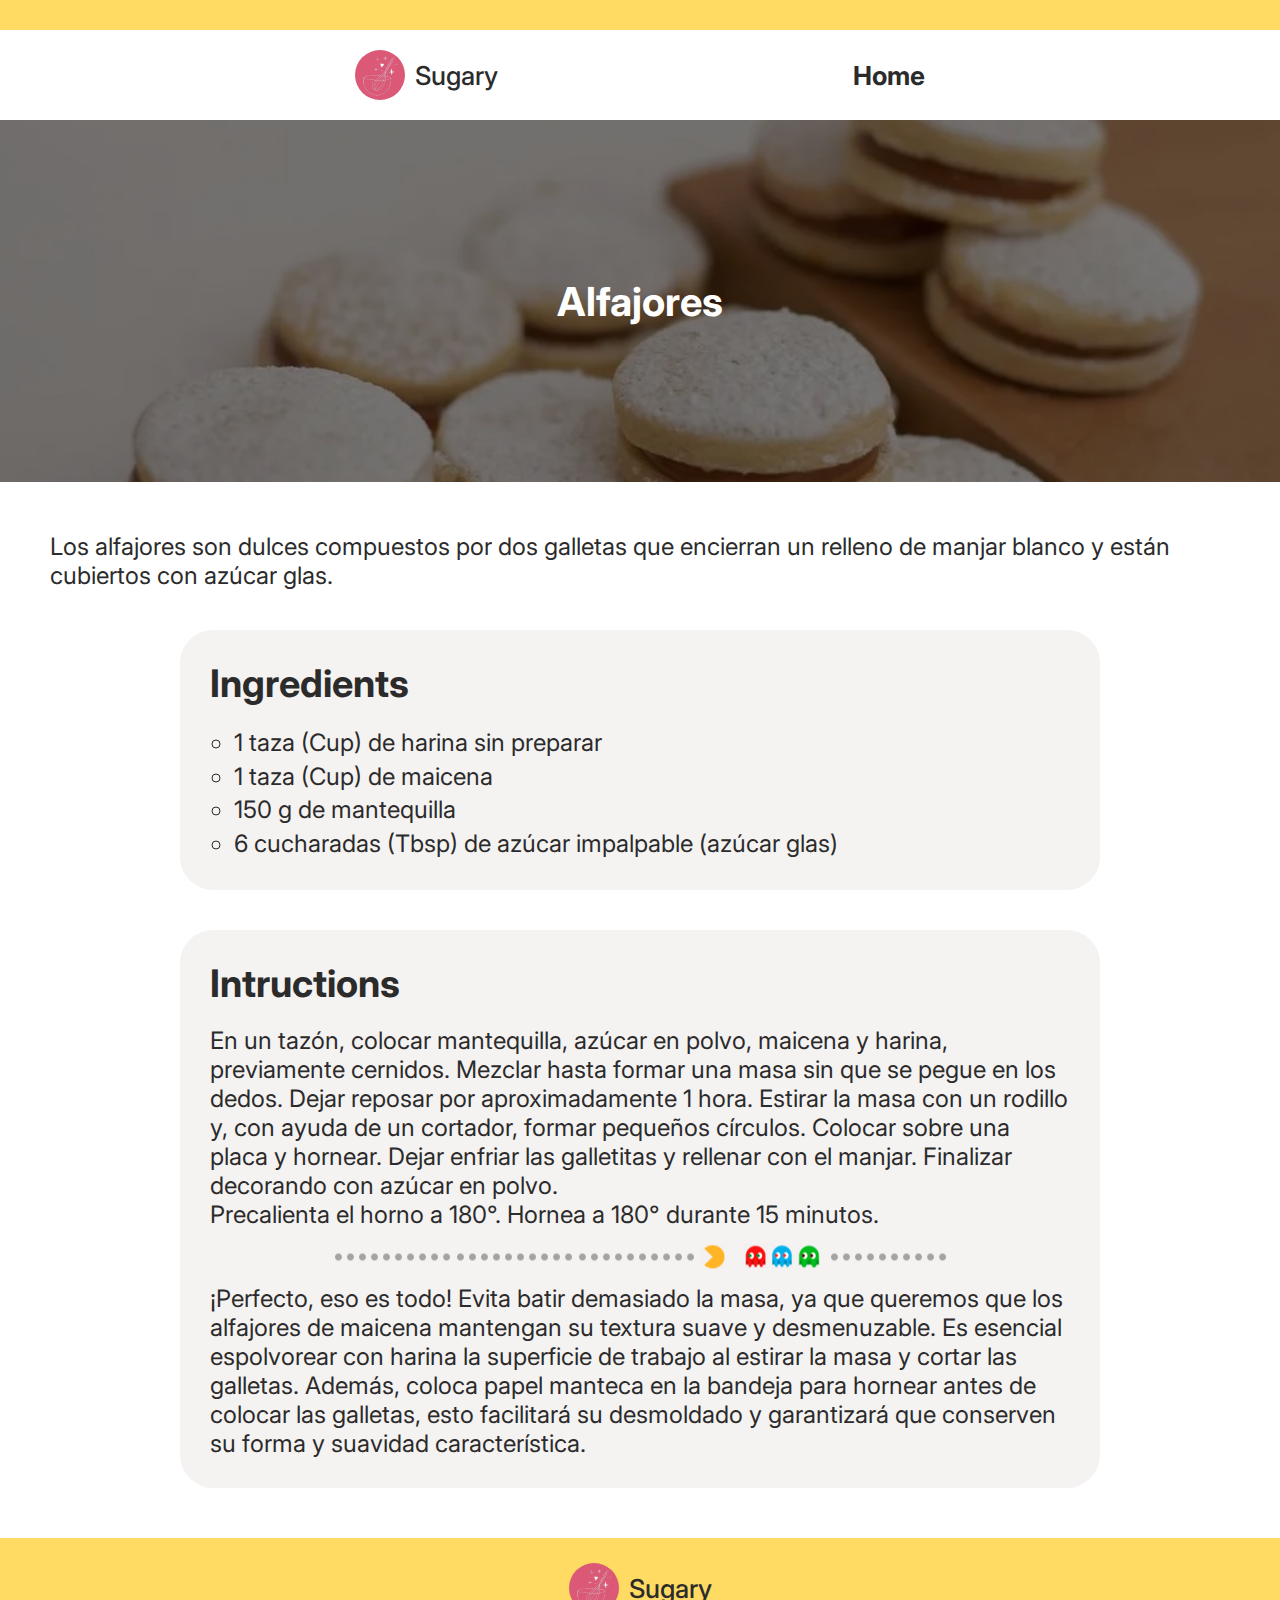
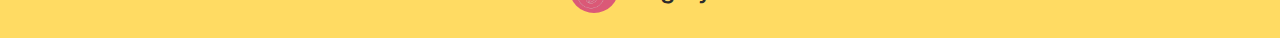
==== recipes/alfajores.html @ 09d90ff7 "initial setup" ====
<!DOCTYPE html>
<html lang="en">
  <head>
    <meta charset="UTF-8" />
    <meta name="viewport" content="width=device-width, initial-scale=1.0" />
    <title>Alfajores</title>

    <link rel="stylesheet" href="style.css" />

    <link rel="preconnect" href="https://fonts.googleapis.com" />
    <link rel="preconnect" href="https://fonts.gstatic.com" crossorigin />
    <link
      href="https://fonts.googleapis.com/css2?family=Inter&display=swap"
      rel="stylesheet"
    />

    <link rel="stylesheet" href="../style.css" />
  </head>
  <body>
    <header>
      <div class="yellow-line"></div>
      <div class="menu">
        <div class="logo">
          <img src="../img/logo.webp" alt="logo" />
          <p>Sugary</p>
        </div>
        <a href="../index.html">Home</a>
      </div>
    </header>
    <main>
      <section class="hero">
        <div class="black-background">
          <img src="../img/alfajores.webp" alt="alfajores" />
          <h1>Alfajores</h1>
        </div>
      </section>
      <section class="preparation">
        <p>
          Los alfajores son dulces compuestos por dos galletas que encierran un
          relleno de manjar blanco y están cubiertos con azúcar glas.
        </p>
        <div class="ingredients preparation-card">
          <h2>Ingredients</h2>
          <ul>
            <li>1 taza (Cup) de harina sin preparar</li>
            <li>1 taza (Cup) de maicena</li>
            <li>150 g de mantequilla</li>
            <li>6 cucharadas (Tbsp) de azúcar impalpable (azúcar glas)</li>
          </ul>
        </div>
        <div class="intructions preparation-card">
          <h2>Intructions</h2>
          <p>
            En un tazón, colocar mantequilla, azúcar en polvo, maicena y harina,
            previamente cernidos. Mezclar hasta formar una masa sin que se pegue
            en los dedos. Dejar reposar por aproximadamente 1 hora. Estirar la
            masa con un rodillo y, con ayuda de un cortador, formar pequeños
            círculos. Colocar sobre una placa y hornear. Dejar enfriar las
            galletitas y rellenar con el manjar. Finalizar decorando con azúcar
            en polvo.
          </p>
          <p>Precalienta el horno a 180°. Hornea a 180° durante 15 minutos.</p>
          <hr />
          <p>
            ¡Perfecto, eso es todo! Evita batir demasiado la masa, ya que
            queremos que los alfajores de maicena mantengan su textura suave y
            desmenuzable. Es esencial espolvorear con harina la superficie de
            trabajo al estirar la masa y cortar las galletas. Además, coloca
            papel manteca en la bandeja para hornear antes de colocar las
            galletas, esto facilitará su desmoldado y garantizará que conserven
            su forma y suavidad característica.
          </p>
        </div>
      </section>
    </main>
    <footer>
      <div class="logo">
        <img src="../img/logo.webp" alt="logo" />
        <p>Sugary</p>
      </div>
    </footer>
  </body>
</html>
---- style.css ----
* {
  padding: 0;
  margin: 0;
  box-sizing: border-box;
}

body {
  font-family: "Inter", sans-serif;
}

h1 {
  font-size: 40px;
  font-style: normal;
  font-weight: 700;
  line-height: normal;
  color: var(--color-white);
}

h2 {
  font-size: 38px;
  font-style: normal;
  font-weight: 700;
  line-height: normal;
  color: var(--color-black800);
}

h3 {
  font-size: 32px;
  font-style: normal;
  font-weight: 700;
  line-height: normal;
  color: var(--color-black800);
}

p {
  font-size: 24px;
  font-style: normal;
  font-weight: 400;
  line-height: normal;
  color: var(--color-black800);
}

a {
  list-style-type: none;
  text-decoration: none;
}
a:hover {
  cursor: pointer;
}

li {
  list-style-type: none;
}

:root {
  --color-white: #ffffff;
  --color-white200: #f5f2f2;
  --color-black: #000000;
  --color-black800: #2c2b2b;
  --color-yellow300: #ffdb63;
}

.button-show {
  display: inline-flex;
  padding: 9px 33px;
  justify-content: center;
  align-items: center;
  gap: 10px;
  border-radius: 32px;
  background: var(--color-yellow300);
  margin-left: 38px;
  font-size: 20.714px;
  font-style: normal;
  font-weight: 700;
  line-height: normal;
  color: var(--color-black800);
}

.logo {
  display: flex;
  align-items: center;
  gap: 10px;
}
.logo img {
  border-radius: 50%;
  width: 50px;
}
.logo p {
  display: none;
}
@media (min-width: 768px) {
  .logo p {
    display: block;
    text-align: center;
    font-size: 26px;
    font-style: normal;
    font-weight: 500;
    line-height: normal;
    color: var(--color-black800);
  }
}
.logo.logo-footer p {
  display: block;
}

.recipe-card {
  width: 350px;
  border-radius: 33px;
  background: var(--color-white200);
  overflow: hidden;
  padding-bottom: 20px;
}
.recipe-card img {
  width: 403px;
  height: 212.04px;
  border-radius: 33px 33px 0px 0px;
  -o-object-fit: cover;
     object-fit: cover;
}
.recipe-card .description {
  height: 200px;
  display: flex;
  flex-direction: column;
  gap: 18px;
  margin: 38px;
}

.search-bar {
  display: flex;
  align-items: center;
  width: 225px;
  height: 45px;
  gap: 15px;
  border-radius: 22.5px;
  background: var(--color-white200);
}
.search-bar img {
  margin-left: 10px;
  width: 17px;
  height: 17px;
}
.search-bar input {
  width: 170px;
  height: 45px;
  border-radius: 22.5px;
  border: none;
  background: var(--color-white200);
}
.search-bar input:focus {
  outline: none;
}

footer {
  display: flex;
  justify-content: center;
  width: 100%;
  height: 100px;
  background: var(--color-yellow300);
}

header .yellow-line {
  width: 100%;
  height: 30px;
  background: var(--color-yellow300);
}
header a {
  text-align: center;
  font-size: 26px;
  font-style: normal;
  font-weight: 700;
  line-height: normal;
  color: var(--color-black800);
}
header .menu {
  padding: 20px 0;
  display: flex;
  align-items: center;
  justify-content: space-evenly;
}

.hero {
  width: 100%;
  height: 362px;
}
.hero .black-background {
  position: relative;
  display: flex;
  justify-content: center;
  align-items: center;
  width: 100%;
  height: 362px;
  background: #000;
}
.hero .black-background img {
  position: absolute;
  top: 0;
  left: 0;
  width: 100%;
  height: 100%;
  -o-object-fit: cover;
     object-fit: cover;
  opacity: 0.5;
}
.hero .black-background h1 {
  text-align: center;
  z-index: 10;
}

.preparation {
  margin: 50px;
  display: flex;
  flex-flow: column wrap;
  align-items: center;
  gap: 40px;
}
.preparation .preparation-card {
  padding: 30px;
  width: 100%;
  max-width: 920px;
  border-radius: 33px;
  background: var(--color-white200);
}
.preparation .ingredients h2 {
  margin-bottom: 20px;
}
.preparation .ingredients li {
  margin-left: 24px;
  list-style: circle;
  font-size: 24px;
  font-style: normal;
  font-weight: 400;
  line-height: 140%;
  color: var(--color-black800);
}
.preparation .intructions h2 {
  margin-bottom: 20px;
}
.preparation .intructions hr {
  border: 0;
  height: 25px;
  background-repeat: no-repeat;
  background-image: url(../../img/hr.png);
  background-position: 50%;
  margin: 15px 0;
}

.recipes {
  margin: 80px 0;
}
.recipes h2 {
  text-align: center;
}
.recipes .recipes-book {
  display: flex;
  flex-wrap: wrap;
  justify-content: center;
  align-items: center;
  gap: 35px;
  margin: 30px 0;
}/*# sourceMappingURL=style.css.map */
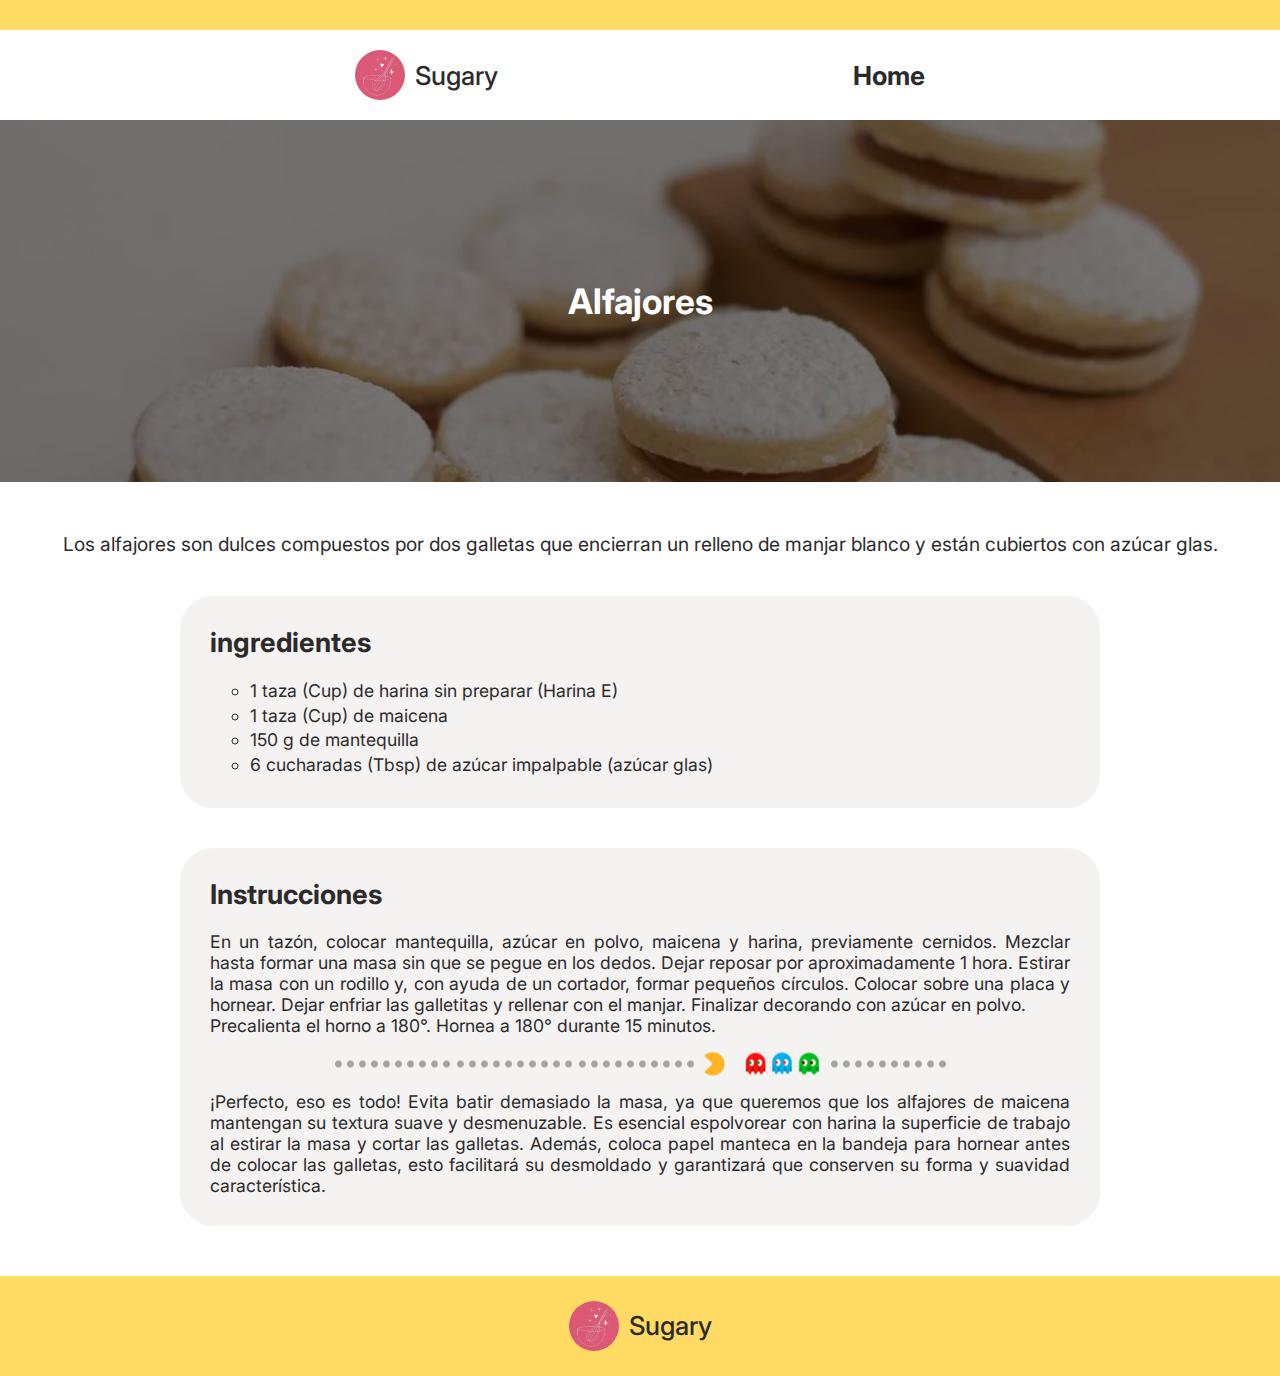
==== commit 2fac70a8: "second setup" ====
--- a/recipes/alfajores.html
+++ b/recipes/alfajores.html
@@ -40,16 +40,16 @@
           relleno de manjar blanco y están cubiertos con azúcar glas.
         </p>
         <div class="ingredients preparation-card">
-          <h2>Ingredients</h2>
+          <h2>ingredientes</h2>
           <ul>
-            <li>1 taza (Cup) de harina sin preparar</li>
+            <li>1 taza (Cup) de harina sin preparar (Harina E)</li>
             <li>1 taza (Cup) de maicena</li>
             <li>150 g de mantequilla</li>
             <li>6 cucharadas (Tbsp) de azúcar impalpable (azúcar glas)</li>
           </ul>
         </div>
         <div class="intructions preparation-card">
-          <h2>Intructions</h2>
+          <h2>Instrucciones</h2>
           <p>
             En un tazón, colocar mantequilla, azúcar en polvo, maicena y harina,
             previamente cernidos. Mezclar hasta formar una masa sin que se pegue
@@ -74,7 +74,7 @@
       </section>
     </main>
     <footer>
-      <div class="logo">
+      <div class="logo logo-footer">
         <img src="../img/logo.webp" alt="logo" />
         <p>Sugary</p>
       </div>
--- a/style.css
+++ b/style.css
@@ -9,7 +9,7 @@
 }
 
 h1 {
-  font-size: 40px;
+  font-size: 2.2em;
   font-style: normal;
   font-weight: 700;
   line-height: normal;
@@ -17,7 +17,7 @@
 }
 
 h2 {
-  font-size: 38px;
+  font-size: 1.7em;
   font-style: normal;
   font-weight: 700;
   line-height: normal;
@@ -25,7 +25,7 @@
 }
 
 h3 {
-  font-size: 32px;
+  font-size: 1.5em;
   font-style: normal;
   font-weight: 700;
   line-height: normal;
@@ -33,7 +33,7 @@
 }
 
 p {
-  font-size: 24px;
+  font-size: 1.2em;
   font-style: normal;
   font-weight: 400;
   line-height: normal;
@@ -118,7 +118,7 @@
      object-fit: cover;
 }
 .recipe-card .description {
-  height: 200px;
+  height: 150px;
   display: flex;
   flex-direction: column;
   gap: 18px;
@@ -207,11 +207,19 @@
 }
 
 .preparation {
-  margin: 50px;
+  margin: 50px 10px;
   display: flex;
   flex-flow: column wrap;
   align-items: center;
   gap: 40px;
+}
+@media (min-width: 768px) {
+  .preparation {
+    margin: 50px;
+  }
+}
+.preparation p {
+  font-size: 1.2em;
 }
 .preparation .preparation-card {
   padding: 30px;
@@ -222,11 +230,14 @@
 }
 .preparation .ingredients h2 {
   margin-bottom: 20px;
+}
+.preparation .ingredients ul {
+  margin-left: 16px;
 }
 .preparation .ingredients li {
   margin-left: 24px;
   list-style: circle;
-  font-size: 24px;
+  font-size: 1.1em;
   font-style: normal;
   font-weight: 400;
   line-height: 140%;
@@ -234,6 +245,10 @@
 }
 .preparation .intructions h2 {
   margin-bottom: 20px;
+}
+.preparation .intructions p {
+  text-align: justify;
+  font-size: 1.1em;
 }
 .preparation .intructions hr {
   border: 0;
